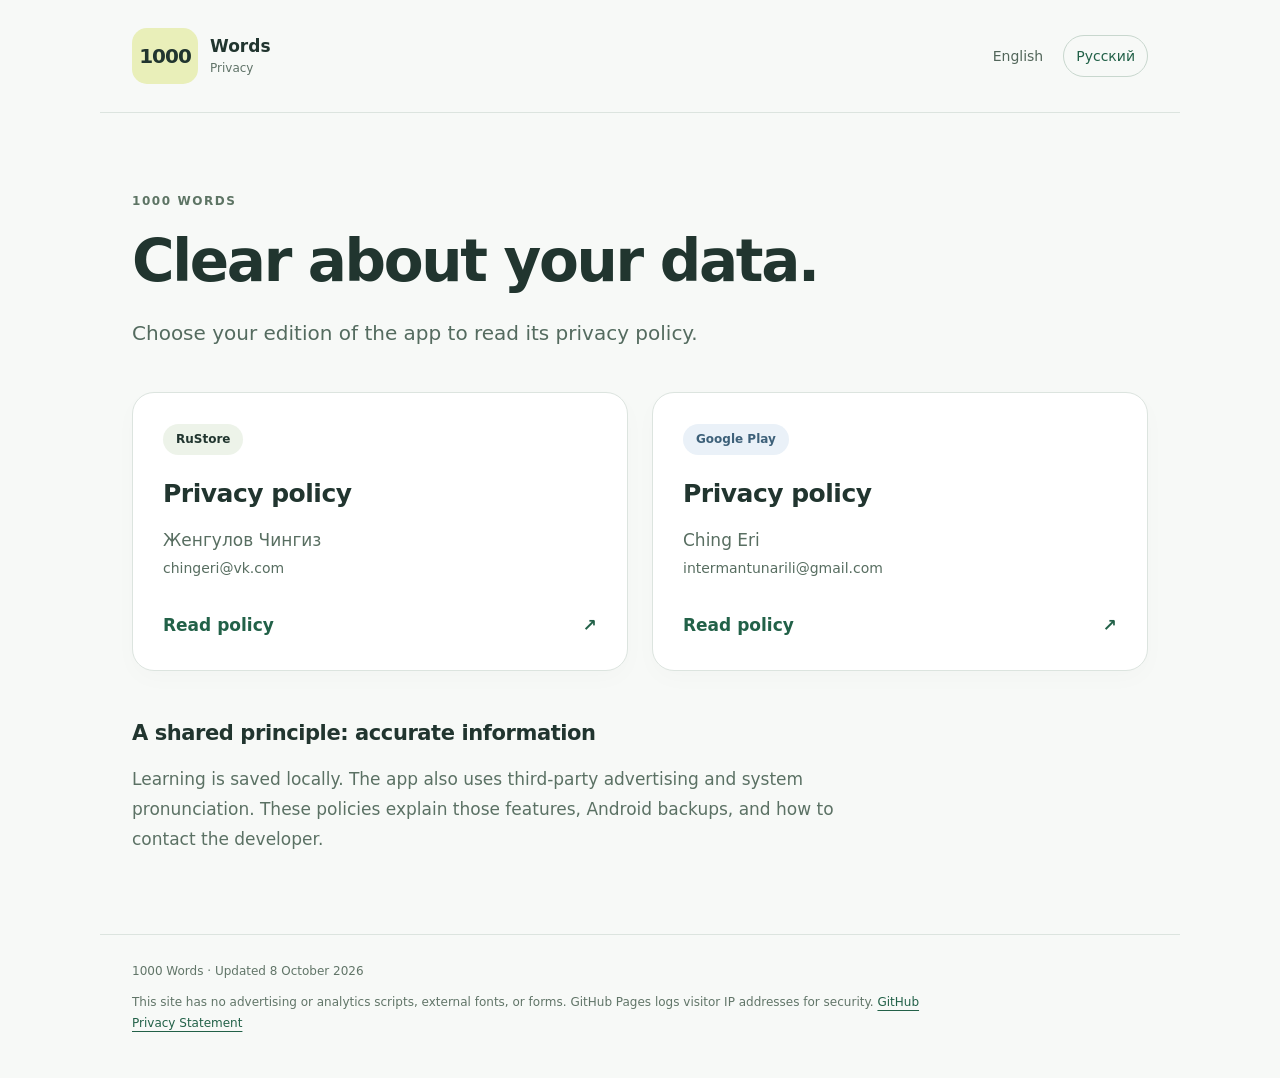
==== en/index.html @ 7f50b224 "Publish bilingual 1000 Words privacy policies" ====
<!doctype html>
<html lang="en"><head><meta charset="utf-8"><meta name="viewport" content="width=device-width, initial-scale=1">
<meta name="referrer" content="strict-origin-when-cross-origin">
<meta http-equiv="Content-Security-Policy" content="default-src 'none'; style-src 'self'; img-src 'self'; base-uri 'none'; form-action 'none'">
<title>Privacy · 1000 Words</title><meta name="description" content="Privacy policies for the RuStore and Google Play editions of 1000 Words.">
<link rel="stylesheet" href="../assets/site.css"></head><body><a class="skip" href="#main">Skip to content</a>
<header class="header shell"><a class="brand" href="../en/"><span class="brand-mark">1000</span><span>Words<small>Privacy</small></span></a>
<nav aria-label="Language"><span class="current">English</span><a class="language" lang="ru" href="../">Русский</a></nav></header>
<main id="main" class="shell"><div class="hero"><p class="eyebrow">1000 Words</p><h1>Clear about your data.</h1><p class="lead">Choose your edition of the app to read its privacy policy.</p></div><div class="cards"><a class="card" href="../rustore/en/"><span class="tag">RuStore</span><h2>Privacy policy</h2><p>Женгулов Чингиз</p><p class="email">chingeri@vk.com</p><span class="card-link">Read policy <span aria-hidden="true">↗</span></span></a><a class="card" href="../googleplay/en/"><span class="tag">Google Play</span><h2>Privacy policy</h2><p>Ching Eri</p><p class="email">intermantunarili@gmail.com</p><span class="card-link">Read policy <span aria-hidden="true">↗</span></span></a></div><div class="home-note"><h2>A shared principle: accurate information</h2><p>Learning is saved locally. The app also uses third-party advertising and system pronunciation. These policies explain those features, Android backups, and how to contact the developer.</p></div></main>
<footer class="footer shell"><p>1000 Words · Updated 8 October 2026</p><p>This site has no advertising or analytics scripts, external fonts, or forms. GitHub Pages logs visitor IP addresses for security. <a href="https://docs.github.com/en/site-policy/privacy-policies/github-general-privacy-statement">GitHub Privacy Statement</a></p></footer></body></html>
---- assets/site.css ----
*{box-sizing:border-box}html{scroll-behavior:smooth;scroll-padding-top:24px}body{margin:0;background:#f7f9f7;color:#21352f;font:17px/1.75 system-ui,-apple-system,BlinkMacSystemFont,"Segoe UI",sans-serif}a{color:#226148;text-underline-offset:4px}a:hover{color:#143d2e}a:focus-visible{outline:3px solid #c3922c;outline-offset:5px;border-radius:4px}.shell{max-width:1080px;margin:auto;padding:0 32px}.header{display:flex;justify-content:space-between;align-items:center;gap:24px;padding-top:28px;padding-bottom:28px;border-bottom:1px solid #dce4df}.brand{display:flex;gap:12px;align-items:center;text-decoration:none;color:inherit;font-weight:700;line-height:1.1}.brand-mark{display:grid;place-items:center;background:#e9efb9;border-radius:15px;width:66px;height:56px;font-size:20px;letter-spacing:-1px}.brand small{display:block;font-weight:400;color:#607368;font-size:12px;margin-top:7px}.header nav{display:flex;gap:8px;align-items:center;font-size:14px}.language,.current{padding:8px 12px;border-radius:24px}.language{text-decoration:none;border:1px solid #c8d7ce}.current{color:#52665a}.hero{padding:78px 0 42px;max-width:760px}.eyebrow{text-transform:uppercase;letter-spacing:.13em;color:#5d7464;font-size:12px;font-weight:750;margin:0 0 16px}h1{font-weight:650;letter-spacing:-.04em;line-height:1.15;font-size:clamp(34px,5vw,58px);margin:0 0 22px}h2{letter-spacing:-.02em;font-size:24px;line-height:1.35;font-weight:650}.lead{font-size:20px;line-height:1.65;color:#546b5f;margin:0}.cards{display:grid;grid-template-columns:1fr 1fr;gap:24px}.card{background:white;border:1px solid #dce4df;border-radius:22px;padding:30px;text-decoration:none;color:inherit;box-shadow:0 8px 24px #284a3305}.card:hover{border-color:#88a691;color:inherit}.tag{display:inline-block;border-radius:20px;background:#edf3e9;padding:5px 13px;font-size:12px;font-weight:750}.card:nth-child(2) .tag{background:#eaf1f8;color:#3d6079}.card h2{margin:22px 0 16px;font-size:25px;max-width:320px}.card p{margin:0;color:#586e61}.card .email{font-size:14px;overflow-wrap:anywhere}.card-link{display:block;color:#226148;font-weight:650;margin-top:30px}.card-link span{float:right}.home-note{max-width:760px;margin:48px 0 80px}.home-note h2{font-size:21px}.home-note p{color:#5b7164}.footer{padding-top:26px;padding-bottom:34px;border-top:1px solid #dce4df;color:#617568;font-size:12px}.footer p{margin:0 0 10px;max-width:810px}.page-heading{max-width:870px;padding:54px 0 26px}.page-heading h1{font-size:clamp(30px,4.5vw,48px)}.date{font-size:13px;color:#62786a;margin:18px 0 0}.identity{background:#edf2ed;border:1px solid #dce4df;border-radius:16px;padding:22px;display:grid;grid-template-columns:1fr 1.1fr 1.2fr;gap:20px;font-size:14px;margin-bottom:44px}.identity span{display:block;color:#687e6e;font-size:11px;text-transform:uppercase;letter-spacing:.08em;margin-bottom:7px}.identity a,.identity code{overflow-wrap:anywhere}.identity code{font-size:12px}.reading{display:grid;grid-template-columns:210px minmax(0,1fr);gap:46px;align-items:start}.contents{position:sticky;top:26px;font-size:13px}.contents p{font-weight:700;margin:0 0 13px}.contents nav{display:flex;flex-direction:column;gap:10px}.contents a{text-decoration:none;color:#63796a}.contents a:hover{color:#226148;text-decoration:underline}article{max-width:715px}article section{margin-bottom:36px}article h2{margin:0 0 14px}article p{margin:0 0 15px;overflow-wrap:anywhere}.notice{border-left:3px solid #c89e32;background:#fff6d9;padding:16px 20px;margin:0 0 24px;border-radius:0 12px 12px 0;font-size:14px}.skip{position:absolute;left:12px;top:-100px;padding:12px;background:white;z-index:10}.skip:focus{top:12px}@media(max-width:760px){.shell{padding-left:20px;padding-right:20px}.header{padding-top:20px;padding-bottom:20px;gap:10px}.header nav{gap:0;font-size:12px}.language,.current{padding:8px}.brand-mark{width:52px;height:48px;font-size:17px}.brand{gap:9px}.brand small{font-size:10px}.hero{padding:48px 0 30px}.lead{font-size:17px}.cards{grid-template-columns:1fr;gap:16px}.card{padding:24px}.home-note{margin:36px 0 48px}.identity{grid-template-columns:1fr;gap:14px;margin-bottom:26px}.reading{display:block}.contents{position:static;margin:0 0 32px;padding:20px;border:1px solid #dce4df;border-radius:14px}.contents nav{display:grid;grid-template-columns:1fr 1fr;gap:10px 14px}article{font-size:16px}article h2{font-size:23px}.page-heading{padding-top:38px}.footer{padding-top:22px;padding-bottom:24px}}@media(prefers-reduced-motion:reduce){html{scroll-behavior:auto}}@media print{.header nav,.contents,.skip,.footer{display:none}.shell{max-width:none;padding:0}.reading{display:block}body{background:white;color:black}a{color:inherit}.identity{break-inside:avoid}section{break-inside:avoid}}
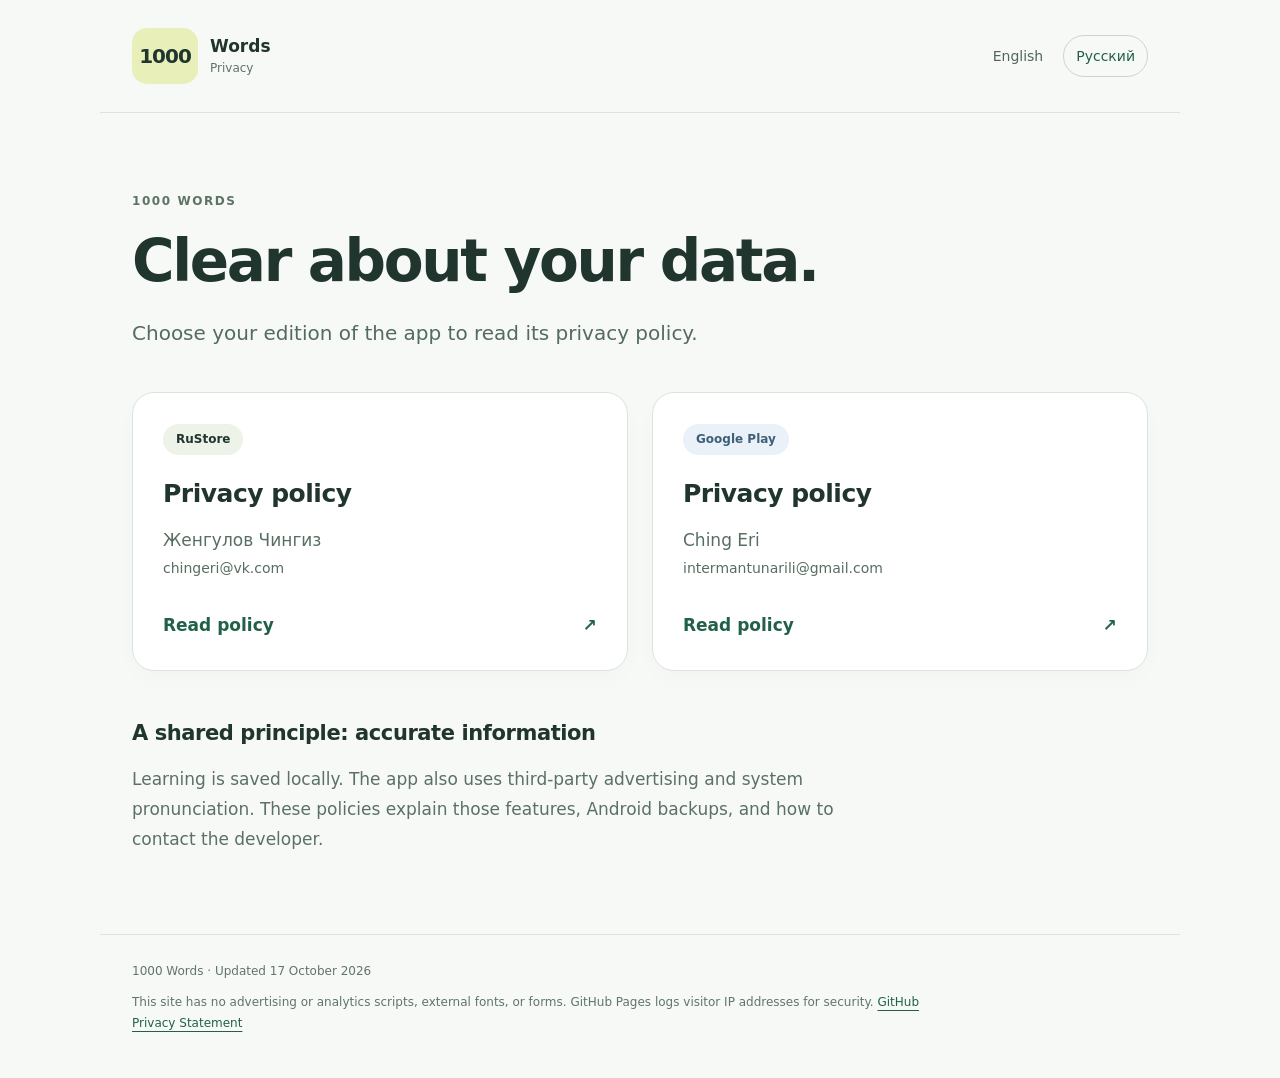
==== commit 7e692933: "Update privacy policies for age-restricted advertising in 1.3.3" ====
--- a/en/index.html
+++ b/en/index.html
@@ -7,4 +7,4 @@
 <header class="header shell"><a class="brand" href="../en/"><span class="brand-mark">1000</span><span>Words<small>Privacy</small></span></a>
 <nav aria-label="Language"><span class="current">English</span><a class="language" lang="ru" href="../">Русский</a></nav></header>
 <main id="main" class="shell"><div class="hero"><p class="eyebrow">1000 Words</p><h1>Clear about your data.</h1><p class="lead">Choose your edition of the app to read its privacy policy.</p></div><div class="cards"><a class="card" href="../rustore/en/"><span class="tag">RuStore</span><h2>Privacy policy</h2><p>Женгулов Чингиз</p><p class="email">chingeri@vk.com</p><span class="card-link">Read policy <span aria-hidden="true">↗</span></span></a><a class="card" href="../googleplay/en/"><span class="tag">Google Play</span><h2>Privacy policy</h2><p>Ching Eri</p><p class="email">intermantunarili@gmail.com</p><span class="card-link">Read policy <span aria-hidden="true">↗</span></span></a></div><div class="home-note"><h2>A shared principle: accurate information</h2><p>Learning is saved locally. The app also uses third-party advertising and system pronunciation. These policies explain those features, Android backups, and how to contact the developer.</p></div></main>
-<footer class="footer shell"><p>1000 Words · Updated 8 October 2026</p><p>This site has no advertising or analytics scripts, external fonts, or forms. GitHub Pages logs visitor IP addresses for security. <a href="https://docs.github.com/en/site-policy/privacy-policies/github-general-privacy-statement">GitHub Privacy Statement</a></p></footer></body></html>
+<footer class="footer shell"><p>1000 Words · Updated 17 October 2026</p><p>This site has no advertising or analytics scripts, external fonts, or forms. GitHub Pages logs visitor IP addresses for security. <a href="https://docs.github.com/en/site-policy/privacy-policies/github-general-privacy-statement">GitHub Privacy Statement</a></p></footer></body></html>
